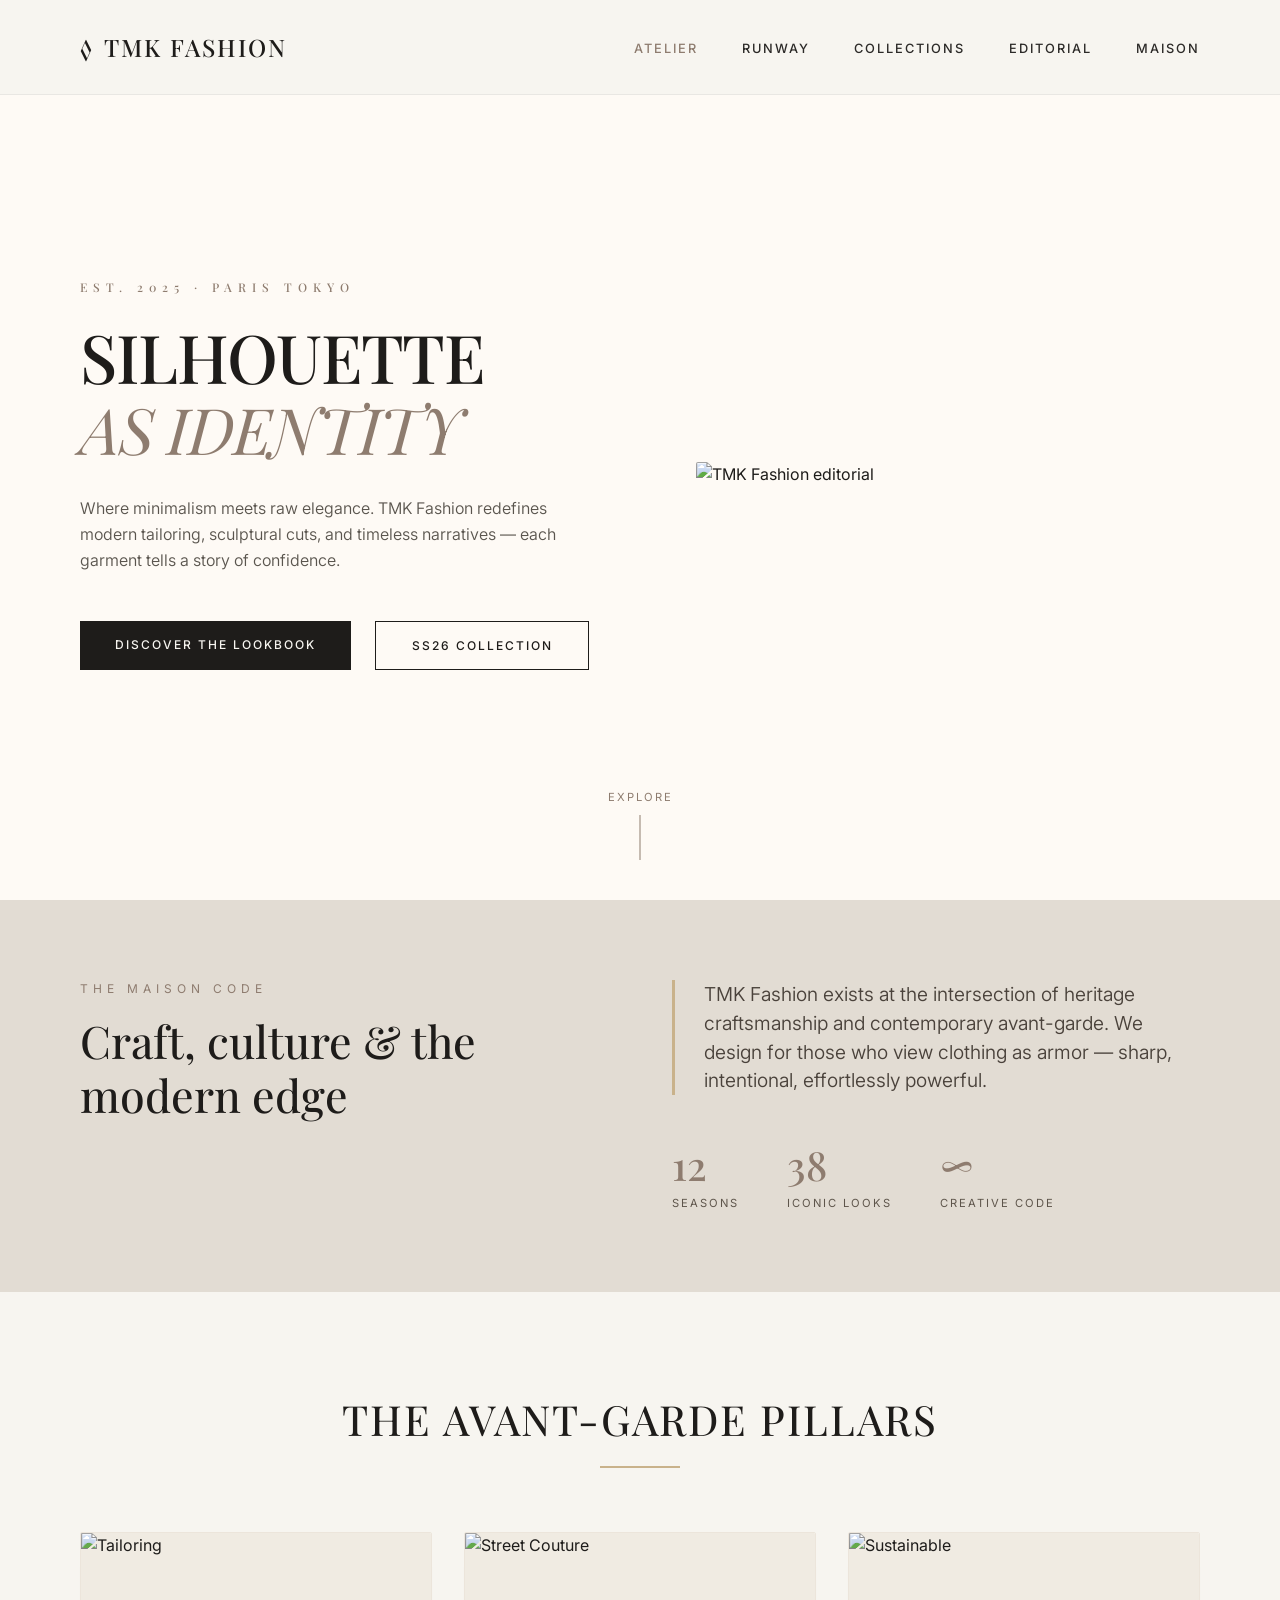
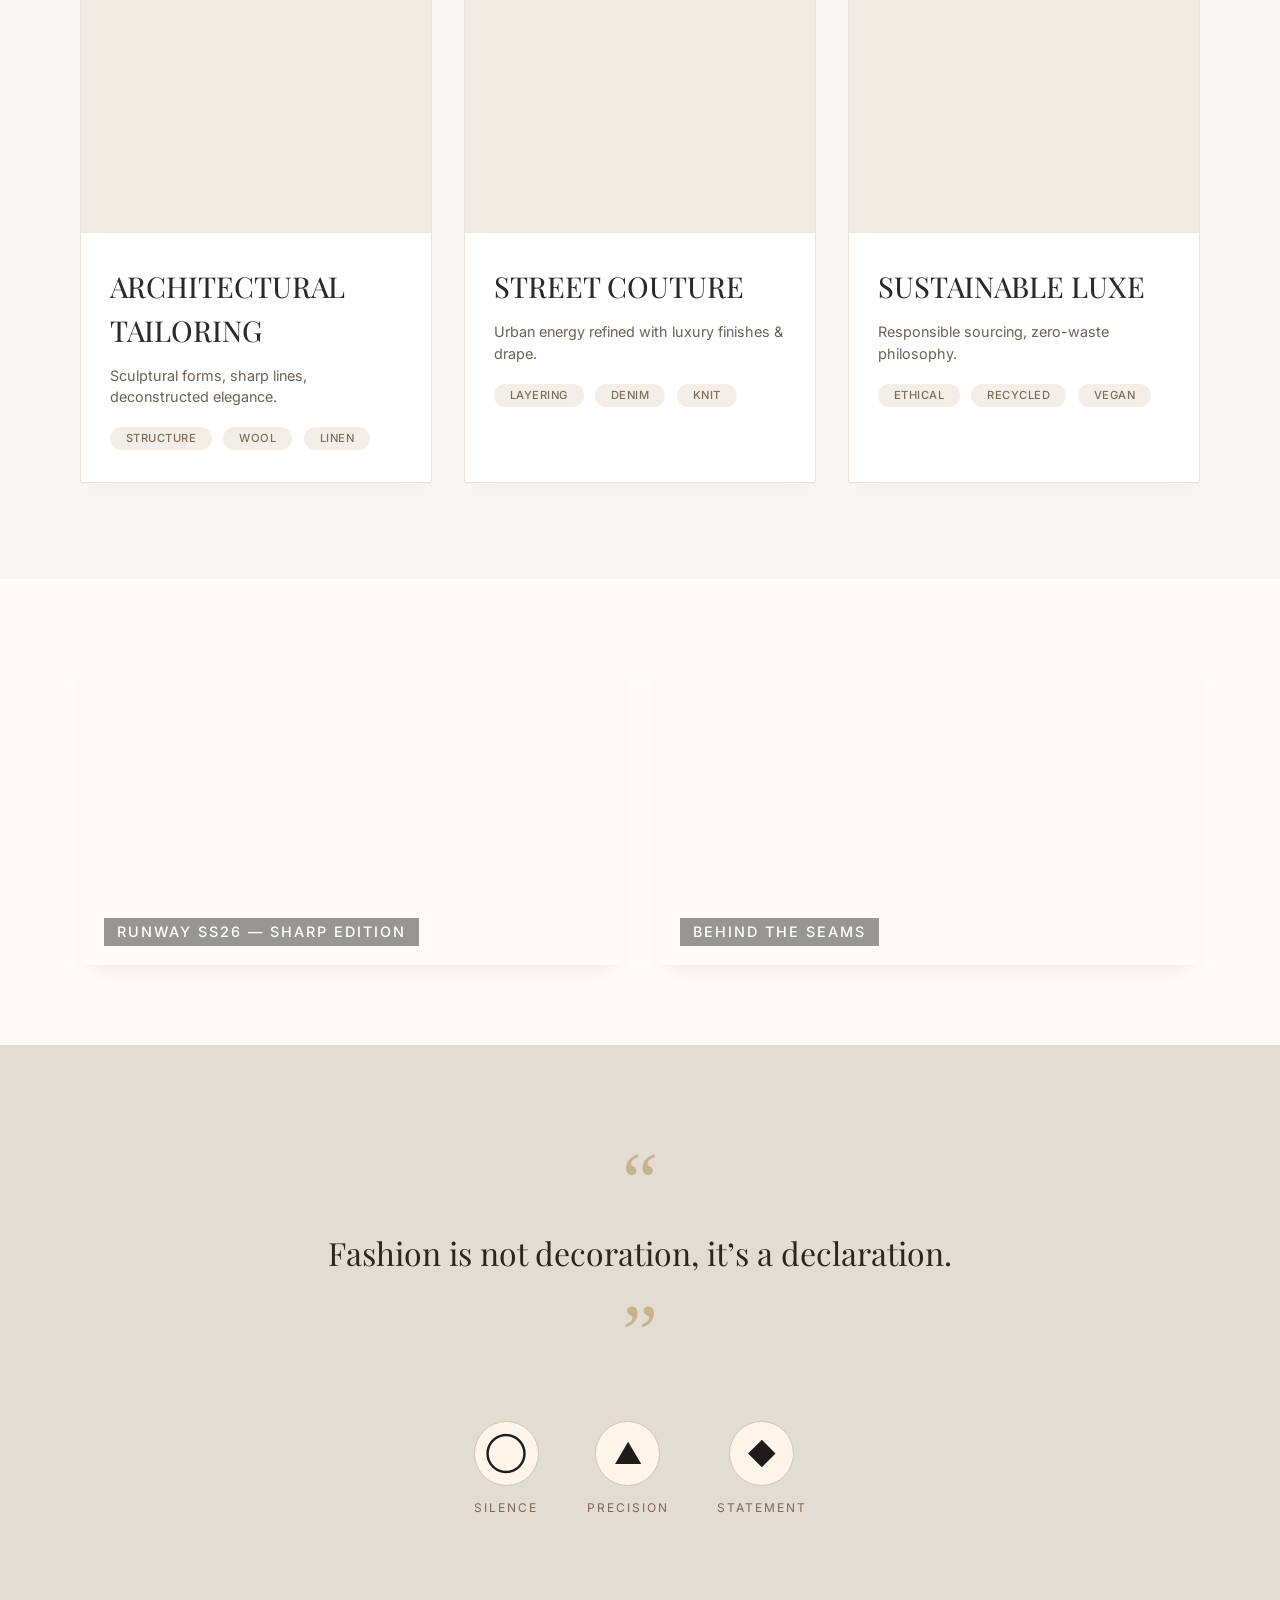
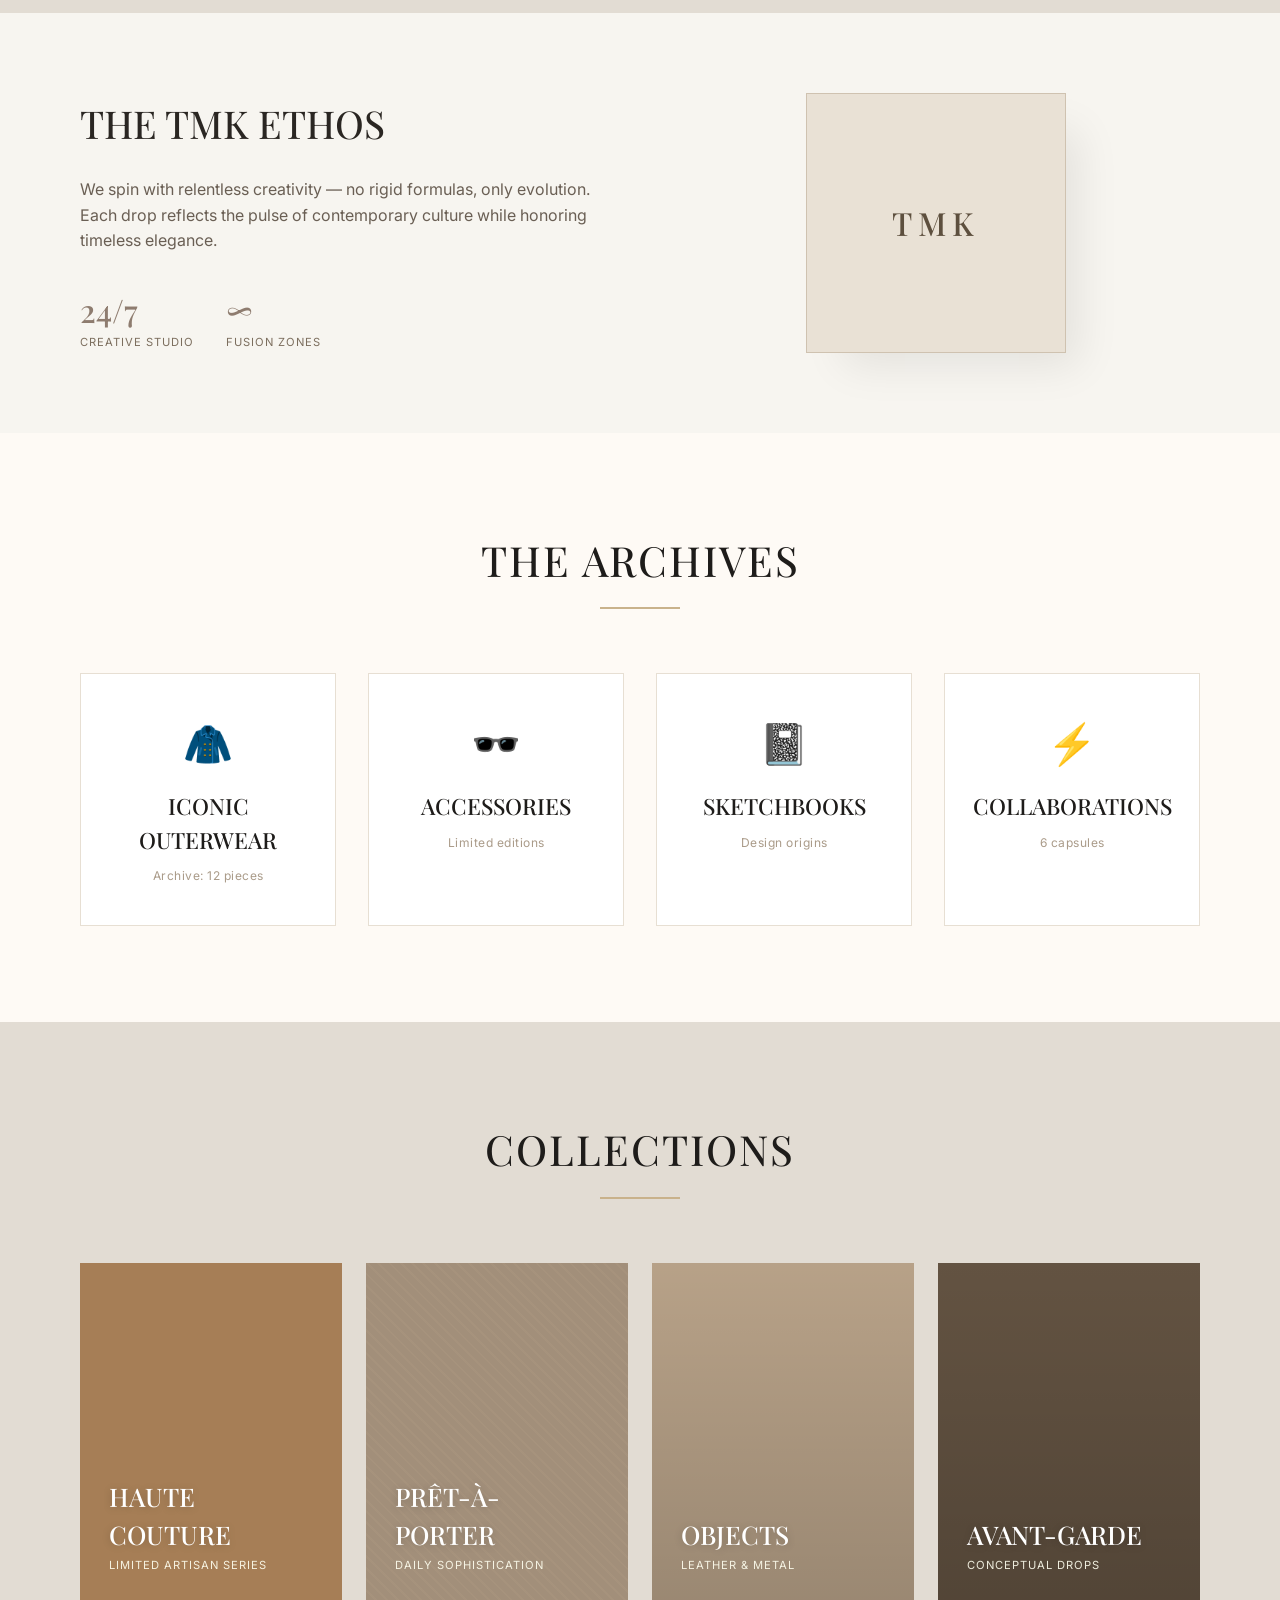
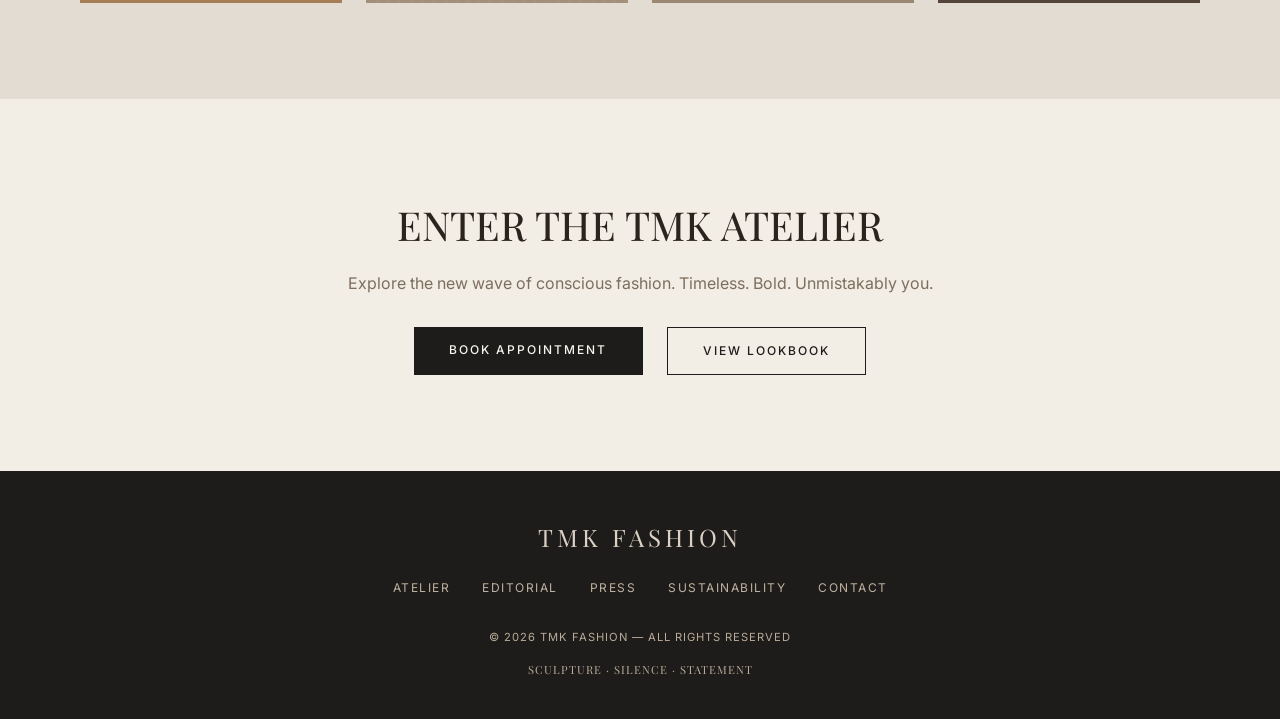
==== index.html @ 7ac6842d "Move index.html to root" ====
<!DOCTYPE html>
<html lang="en">
<head>
  <meta charset="UTF-8" />
  <meta name="viewport" content="width=device-width, initial-scale=1.0, viewport-fit=cover" />
  <title>TMK Fashion — Avant-Garde Style & Identity</title>
  <link rel="stylesheet" href="index.css" />
  <link href="https://fonts.googleapis.com/css2?family=Inter:opsz,wght@14..32,300;14..32,400;14..32,500;14..32,600;14..32,700;14..32,800&family=Playfair+Display:ital,wght@0,400;0,500;0,600;0,700;1,400&display=swap" rel="stylesheet">
</head>
<body>

<header class="nav">
  <div class="nav-left">
    <span class="logo-icon">◊</span>
    <span>TMK FASHION</span>
  </div>
  <nav class="nav-right">
    <a href="#" class="active">ATELIER</a>
    <a href="#">RUNWAY</a>
    <a href="collections.html">COLLECTIONS</a>
    <a href="#">EDITORIAL</a>
    <a href="#">MAISON</a>
  </nav>
</header>

<section class="hero">
  <div class="hero-content">
    <div class="hero-text">
      <div class="hero-tagline">EST. 2025 · PARIS TOKYO</div>
      <h1 class="hero-title">
        <span class="title-line">SILHOUETTE</span>
        <span class="title-line accent">AS IDENTITY</span>
      </h1>
      <p class="hero-description">
        Where minimalism meets raw elegance. TMK Fashion redefines modern tailoring, 
        sculptural cuts, and timeless narratives — each garment tells a story of confidence.
      </p>
      <div class="hero-actions">
        <a href="#" class="btn-primary">DISCOVER THE LOOKBOOK</a>
        <a href="#" class="btn-outline">SS26 COLLECTION</a>
      </div>
    </div>
    <div class="hero-visual">
      <div class="hero-image-frame">
        <img src="https://placehold.co/600x800/e2dcd3/2c2a28?text=TMK+EDITORIAL" alt="TMK Fashion editorial" class="hero-image">
      </div>
    </div>
  </div>
  <div class="hero-scroll-indicator">
    <span>EXPLORE</span>
    <div class="scroll-line"></div>
  </div>
</section>

<section class="statement-section">
  <div class="statement-container">
    <div class="statement-left">
      <div class="statement-headline">
        <span class="headline-badge">THE MAISON CODE</span>
        <span class="headline-main">Craft, culture & the modern edge</span>
      </div>
    </div>
    <div class="statement-right">
      <p class="statement-text">
        TMK Fashion exists at the intersection of heritage craftsmanship and contemporary avant-garde. 
        We design for those who view clothing as armor — sharp, intentional, effortlessly powerful.
      </p>
      <div class="statement-stats">
        <div class="stat-item"><span class="stat-number">12</span><span class="stat-label">SEASONS</span></div>
        <div class="stat-item"><span class="stat-number">38</span><span class="stat-label">ICONIC LOOKS</span></div>
        <div class="stat-item"><span class="stat-number">∞</span><span class="stat-label">CREATIVE CODE</span></div>
      </div>
    </div>
  </div>
</section>

<section class="pillars-section">
  <div class="section-header">
    <h2 class="section-title">THE AVANT-GARDE PILLARS</h2>
    <div class="section-line"></div>
  </div>
  <div class="pillars-grid">
    <div class="pillar-card">
      <div class="card-image"><img src="https://img.kwcdn.com/product/fmket/be05208c21c9d78f4b3da7c7b02c80f7.jpg?imageView2/2/w/800/q/70/format/avif" alt="Tailoring"></div>
      <div class="card-content"><h3>ARCHITECTURAL TAILORING</h3><p>Sculptural forms, sharp lines, deconstructed elegance.</p><div class="card-tags"><span>STRUCTURE</span><span>WOOL</span><span>LINEN</span></div></div>
    </div>
    <div class="pillar-card">
      <div class="card-image"><img src="https://img.kwcdn.com/product/fmket/b5874dfbccba92430e524d0762db79ea.jpg?imageView2/2/w/800/q/70/format/avif" alt="Street Couture"></div>
      <div class="card-content"><h3>STREET COUTURE</h3><p>Urban energy refined with luxury finishes & drape.</p><div class="card-tags"><span>LAYERING</span><span>DENIM</span><span>KNIT</span></div></div>
    </div>
    <div class="pillar-card">
      <div class="card-image"><img src="https://img.kwcdn.com/product/fancy/fdb75f1f-8233-4328-b962-ea333fbcae1b.jpg?imageView2/2/w/800/q/70/format/avif" alt="Sustainable"></div>
      <div class="card-content"><h3>SUSTAINABLE LUXE</h3><p>Responsible sourcing, zero-waste philosophy.</p><div class="card-tags"><span>ETHICAL</span><span>RECYCLED</span><span>VEGAN</span></div></div>
    </div>
  </div>
</section>

<section class="lookbook-section">
  <div class="lookbook-container">
    <div class="lookbook-video">
      <iframe width="100%" height="100%" src="https://www.youtube.com/embed/oA3mA-rsKWo?autoplay=1&mute=1&loop=1&playlist=oA3mA-rsKWo" frameborder="0" allow="autoplay; encrypted-media" allowfullscreen style="min-height:300px;"></iframe>
      <div class="video-caption">RUNWAY SS26 — SHARP EDITION</div>
    </div>
    <div class="lookbook-video">
      <iframe width="100%" height="100%" src="https://www.youtube.com/embed/RRv5udKGG68?autoplay=1&mute=1&loop=1&playlist=RRv5udKGG68" frameborder="0" allow="autoplay; encrypted-media" allowfullscreen style="min-height:300px;"></iframe>
      <div class="video-caption">BEHIND THE SEAMS</div>
    </div>
  </div>
</section>

<section class="philosophy-section">
  <div class="philosophy-quote">
    <span class="quote-mark">“</span>
    <p>Fashion is not decoration, it’s a declaration.</p>
    <span class="quote-mark">”</span>
  </div>
  <div class="philosophy-emblems">
    <div class="emblem"><div class="emblem-icon">◯</div><span>SILENCE</span></div>
    <div class="emblem"><div class="emblem-icon">▲</div><span>PRECISION</span></div>
    <div class="emblem"><div class="emblem-icon">◆</div><span>STATEMENT</span></div>
  </div>
</section>

<section class="ethos-section">
  <div class="ethos-container">
    <div class="ethos-left">
      <h2 class="ethos-title">THE TMK ETHOS</h2>
      <p class="ethos-description">
        We spin with relentless creativity — no rigid formulas, only evolution. Each drop reflects 
        the pulse of contemporary culture while honoring timeless elegance.
      </p>
      <div class="ethos-stats">
        <div><span class="ethos-stat-number">24/7</span><div class="ethos-stat-label">CREATIVE STUDIO</div></div>
        <div><span class="ethos-stat-number">∞</span><div class="ethos-stat-label">FUSION ZONES</div></div>
      </div>
    </div>
    <div class="ethos-right">
      <div class="fashion-cube">TMK</div>
    </div>
  </div>
</section>

<section class="fashion-archives">
  <div class="section-header">
    <h2 class="section-title">THE ARCHIVES</h2>
    <div class="section-line"></div>
  </div>
  <div class="archives-grid">
    <div class="archive-card"><div class="archive-icon">🧥</div><h3>ICONIC OUTERWEAR</h3><div class="archive-details">Archive: 12 pieces</div></div>
    <div class="archive-card"><div class="archive-icon">🕶️</div><h3>ACCESSORIES</h3><div class="archive-details">Limited editions</div></div>
    <div class="archive-card"><div class="archive-icon">📓</div><h3>SKETCHBOOKS</h3><div class="archive-details">Design origins</div></div>
    <div class="archive-card"><div class="archive-icon">⚡</div><h3>COLLABORATIONS</h3><div class="archive-details">6 capsules</div></div>
  </div>
</section>

<section class="collections-section">
  <div class="section-header">
    <h2 class="section-title">COLLECTIONS</h2>
    <div class="section-line"></div>
  </div>
  <div class="collections-grid">
    <div class="collection-panel couture-panel"><div class="panel-content"><h3>HAUTE COUTURE</h3><p>limited artisan series</p></div></div>
    <div class="collection-panel pret-panel"><div class="panel-content"><h3>PRÊT-À-PORTER</h3><p>daily sophistication</p></div></div>
    <div class="collection-panel accessories-panel"><div class="panel-content"><h3>OBJECTS</h3><p>leather & metal</p></div></div>
    <div class="collection-panel avantgarde-panel"><div class="panel-content"><h3>AVANT-GARDE</h3><p>conceptual drops</p></div></div>
  </div>
</section>

<section class="cta-section">
  <div class="cta-container">
    <h2 class="cta-title">ENTER THE TMK ATELIER</h2>
    <p class="cta-text">Explore the new wave of conscious fashion. Timeless. Bold. Unmistakably you.</p>
    <div class="hero-actions" style="justify-content: center;">
      <a href="#" class="btn-primary">BOOK APPOINTMENT</a>
      <a href="#" class="btn-outline">VIEW LOOKBOOK</a>
    </div>
  </div>
</section>

<footer class="footer">
  <div class="footer-logo">TMK FASHION</div>
  <div class="footer-links">
    <a href="#">Atelier</a><a href="#">Editorial</a><a href="#">Press</a><a href="#">Sustainability</a><a href="#">Contact</a>
  </div>
  <div class="footer-copyright">
    <p>© 2026 TMK FASHION — ALL RIGHTS RESERVED</p>
    <p class="footer-tagline">SCULPTURE · SILENCE · STATEMENT</p>
  </div>
</footer>

</body>
</html>
---- index.css ----
/* ===== RESET & BASE – MINIMALIST FASHION IDENTITY ===== */
* {
  margin: 0;
  padding: 0;
  box-sizing: border-box;
}

:root {
  --chalk-white: #f7f5f0;
  --pure-ivory: #fefaf5;
  --charcoal-soft: #1e1c1a;
  --slate-mist: #2c2a28;
  --taupe-dust: #8e7c6f;
  --gold-whisper: #c9b28b;
  --pearl-glow: #e2dcd3;
  --soft-black: #12100e;
  --fade-grey: #d9d2c5;
  --warm-stone: #e9e1d5;
  --mushroom: #bcab97;
}

body {
  background-color: var(--chalk-white);
  color: var(--charcoal-soft);
  font-family: 'Inter', sans-serif;
  line-height: 1.5;
  overflow-x: hidden;
}


h1, h2, h3, .nav-left span, .hero-tagline, .btn-primary, .btn-outline, .footer-tagline, .logo-icon, .fashion-cube {
  font-family: 'Playfair Display', serif;
}


.nav {
  position: fixed;
  top: 0;
  width: 100%;
  padding: 1.8rem 5rem;
  display: flex;
  justify-content: space-between;
  align-items: center;
  background: rgba(247, 245, 240, 0.96);
  backdrop-filter: blur(12px);
  z-index: 1000;
  border-bottom: 1px solid rgba(30, 28, 26, 0.06);
  transition: 0.25s;
}

.nav-left {
  display: flex;
  align-items: baseline;
  gap: 10px;
}

.logo-icon {
  font-size: 1.9rem;
  font-weight: 500;
  letter-spacing: -0.5px;
  color: var(--charcoal-soft);
}

.nav-left span {
  font-size: 1.5rem;
  font-weight: 500;
  letter-spacing: 2px;
  color: var(--charcoal-soft);
  background: none;
  -webkit-text-fill-color: var(--charcoal-soft);
  text-shadow: none;
}

.nav-right a {
  margin-left: 2.5rem;
  text-decoration: none;
  font-weight: 500;
  font-size: 0.8rem;
  text-transform: uppercase;
  letter-spacing: 2px;
  color: var(--slate-mist);
  transition: 0.2s;
}

.nav-right a:hover,
.nav-right a.active {
  color: var(--taupe-dust);
}

.hero {
  min-height: 100vh;
  display: flex;
  align-items: center;
  padding: 8rem 5rem 5rem 5rem;
  background: var(--pure-ivory);
  position: relative;
}

.hero-content {
  display: flex;
  align-items: center;
  justify-content: space-between;
  width: 100%;
  gap: 4rem;
  flex-wrap: wrap;
}

.hero-text {
  flex: 1;
  max-width: 600px;
}

.hero-tagline {
  font-size: 0.75rem;
  letter-spacing: 6px;
  color: var(--taupe-dust);
  margin-bottom: 1.5rem;
  text-transform: uppercase;
  font-weight: 500;
}

.hero-title {
  margin-bottom: 2rem;
}

.title-line {
  display: block;
  font-size: 4.2rem;
  font-weight: 500;
  line-height: 1.1;
  text-transform: uppercase;
  letter-spacing: -0.02em;
  color: var(--charcoal-soft);
}

.title-line.accent {
  color: var(--taupe-dust);
  font-style: italic;
  font-size: 4rem;
  font-weight: 400;
}

.hero-description {
  font-size: 1rem;
  color: #5a554e;
  margin-bottom: 3rem;
  max-width: 480px;
  line-height: 1.6;
  font-weight: 350;
}

.hero-actions {
  display: flex;
  gap: 1.5rem;
  flex-wrap: wrap;
}

.btn-primary, .btn-outline {
  padding: 0.9rem 2.2rem;
  text-decoration: none;
  font-weight: 500;
  text-transform: uppercase;
  letter-spacing: 2px;
  font-size: 0.75rem;
  transition: 0.25s;
  display: inline-block;
  font-family: 'Inter', sans-serif;
}

.btn-primary {
  background: var(--charcoal-soft);
  color: var(--chalk-white);
  border: none;
}

.btn-primary:hover {
  background: var(--taupe-dust);
  transform: translateY(-3px);
}

.btn-outline {
  background: transparent;
  border: 1px solid var(--charcoal-soft);
  color: var(--charcoal-soft);
}

.btn-outline:hover {
  background: var(--charcoal-soft);
  color: white;
  transform: translateY(-3px);
}

.hero-visual {
  flex: 1;
  display: flex;
  justify-content: center;
}

.hero-image-frame {
  max-width: 480px;
  width: 100%;
}

.hero-image {
  width: 100%;
  height: auto;
  filter: grayscale(0.12);
  box-shadow: 0 20px 35px -12px rgba(0, 0, 0, 0.06);
  border-radius: 2px;
}

.hero-scroll-indicator {
  position: absolute;
  bottom: 2.5rem;
  left: 50%;
  transform: translateX(-50%);
  display: flex;
  flex-direction: column;
  align-items: center;
  gap: 0.6rem;
  color: var(--taupe-dust);
  font-size: 0.7rem;
  letter-spacing: 2px;
}

.scroll-line {
  width: 1px;
  height: 45px;
  background: var(--taupe-dust);
}

.statement-section {
  padding: 5rem 5rem;
  background: var(--pearl-glow);
}

.statement-container {
  display: flex;
  gap: 4rem;
  max-width: 1300px;
  margin: 0 auto;
  flex-wrap: wrap;
}

.statement-left {
  flex: 1;
}

.statement-headline {
  display: flex;
  flex-direction: column;
  gap: 1rem;
}

.headline-badge {
  font-size: 0.75rem;
  letter-spacing: 5px;
  color: var(--taupe-dust);
  text-transform: uppercase;
}

.headline-main {
  font-size: 2.8rem;
  font-weight: 450;
  line-height: 1.2;
  font-family: 'Playfair Display', serif;
  color: var(--charcoal-soft);
}

.statement-right {
  flex: 1;
}

.statement-text {
  font-size: 1.2rem;
  color: #4a423b;
  margin-bottom: 2.5rem;
  border-left: 3px solid var(--gold-whisper);
  padding-left: 1.8rem;
  font-weight: 350;
}

.statement-stats {
  display: flex;
  gap: 3rem;
}

.stat-item {
  display: flex;
  flex-direction: column;
}

.stat-number {
  font-size: 2.5rem;
  font-weight: 500;
  color: var(--taupe-dust);
  font-family: 'Playfair Display', serif;
}

.stat-label {
  font-size: 0.7rem;
  letter-spacing: 2px;
  color: #5e554b;
  text-transform: uppercase;
}

.pillars-section {
  padding: 6rem 5rem;
  background: var(--chalk-white);
}

.section-header {
  text-align: center;
  margin-bottom: 4rem;
}

.section-title {
  font-size: 2.6rem;
  font-weight: 450;
  letter-spacing: 2px;
  text-transform: uppercase;
  color: var(--charcoal-soft);
  font-family: 'Playfair Display', serif;
}

.section-line {
  width: 80px;
  height: 2px;
  background: var(--gold-whisper);
  margin: 1rem auto 0;
}

.pillars-grid {
  display: grid;
  grid-template-columns: repeat(3, 1fr);
  gap: 2rem;
  max-width: 1300px;
  margin: 0 auto;
}

.pillar-card {
  background: white;
  border-radius: 2px;
  overflow: hidden;
  transition: 0.3s;
  box-shadow: 0 10px 20px -8px rgba(0, 0, 0, 0.02);
  border: 1px solid #ece5db;
}

.pillar-card:hover {
  transform: translateY(-8px);
  box-shadow: 0 20px 30px -12px rgba(0, 0, 0, 0.08);
  border-color: var(--gold-whisper);
}

.card-image {
  height: 300px;
  overflow: hidden;
  background: #f0ebe2;
}

.card-image img {
  width: 100%;
  height: 100%;
  object-fit: cover;
  transition: 0.5s;
  filter: grayscale(0.2);
}

.pillar-card:hover .card-image img {
  transform: scale(1.02);
  filter: grayscale(0);
}

.card-content {
  padding: 2rem 1.8rem;
}

.card-content h3 {
  font-size: 1.8rem;
  font-weight: 450;
  margin-bottom: 0.8rem;
  font-family: 'Playfair Display', serif;
  color: #2c2a28;
}

.card-content p {
  color: #6b6258;
  margin-bottom: 1.2rem;
  font-size: 0.9rem;
}

.card-tags {
  display: flex;
  gap: 0.7rem;
  flex-wrap: wrap;
}

.card-tags span {
  padding: 0.2rem 1rem;
  background: #f3efe8;
  border-radius: 20px;
  font-size: 0.7rem;
  font-weight: 500;
  letter-spacing: 0.5px;
  color: #7f6e5d;
}


.lookbook-section {
  padding: 5rem 5rem;
  background: var(--pure-ivory);
}

.lookbook-container {
  display: grid;
  grid-template-columns: repeat(2, 1fr);
  gap: 2rem;
  max-width: 1300px;
  margin: 0 auto;
}

.lookbook-video {
  position: relative;
  border-radius: 12px;
  overflow: hidden;
  box-shadow: 0 12px 24px -12px rgba(0, 0, 0, 0.1);
}

.lookbook-video video {
  width: 100%;
  display: block;
  height: auto;
}

.video-caption {
  position: absolute;
  bottom: 1.2rem;
  left: 1.5rem;
  color: white;
  font-size: 0.9rem;
  font-weight: 500;
  letter-spacing: 2px;
  text-transform: uppercase;
  background: rgba(0, 0, 0, 0.4);
  padding: 0.2rem 0.8rem;
  backdrop-filter: blur(4px);
  font-family: 'Inter', sans-serif;
}


.philosophy-section {
  padding: 6rem 5rem;
  background: var(--pearl-glow);
  text-align: center;
}

.philosophy-quote {
  max-width: 850px;
  margin: 0 auto;
}

.quote-mark {
  font-size: 5rem;
  font-family: serif;
  color: var(--gold-whisper);
  line-height: 1;
}

.philosophy-quote p {
  font-size: 2rem;
  font-weight: 400;
  font-family: 'Playfair Display', serif;
  color: #2b2620;
  margin: 0.5rem 0 1rem;
}

.philosophy-emblems {
  display: flex;
  justify-content: center;
  gap: 3rem;
  margin-top: 3rem;
  flex-wrap: wrap;
}

.emblem {
  display: flex;
  flex-direction: column;
  align-items: center;
  gap: 0.8rem;
}

.emblem-icon {
  width: 65px;
  height: 65px;
  border-radius: 50%;
  background: #fff4ea;
  display: flex;
  align-items: center;
  justify-content: center;
  font-size: 1.8rem;
  border: 1px solid #d4c5b2;
}

.emblem span {
  font-size: 0.75rem;
  letter-spacing: 2px;
  text-transform: uppercase;
  color: #7b6b5a;
}

.ethos-section {
  padding: 5rem 5rem;
  background: var(--chalk-white);
}

.ethos-container {
  display: flex;
  align-items: center;
  gap: 4rem;
  max-width: 1300px;
  margin: 0 auto;
  flex-wrap: wrap;
}

.ethos-left {
  flex: 1;
}

.ethos-title {
  font-size: 2.4rem;
  font-weight: 450;
  margin-bottom: 1.5rem;
  font-family: 'Playfair Display', serif;
  color: #2a2622;
}

.ethos-description {
  font-size: 1rem;
  color: #6a5f54;
  margin-bottom: 2rem;
  line-height: 1.6;
}

.ethos-stats {
  display: flex;
  gap: 2rem;
}

.ethos-stat-number {
  font-size: 2rem;
  font-weight: 500;
  color: var(--taupe-dust);
  font-family: 'Playfair Display', serif;
}

.ethos-stat-label {
  font-size: 0.7rem;
  letter-spacing: 1px;
  text-transform: uppercase;
  color: #7c6e5e;
}

.ethos-right {
  flex: 1;
  display: flex;
  justify-content: center;
}

.fashion-cube {
  width: 260px;
  height: 260px;
  background: var(--warm-stone);
  display: flex;
  align-items: center;
  justify-content: center;
  font-size: 2rem;
  font-weight: 500;
  color: #5d4f3e;
  box-shadow: 25px 25px 40px -12px rgba(0, 0, 0, 0.08);
  transition: 0.25s;
  border: 1px solid #cfc2b0;
  letter-spacing: 6px;
}

.fashion-cube:hover {
  transform: rotate(2deg);
  background: #e2d5c6;
}


.fashion-archives {
  padding: 6rem 5rem;
  background: var(--pure-ivory);
}

.archives-grid {
  display: grid;
  grid-template-columns: repeat(4, 1fr);
  gap: 2rem;
  max-width: 1300px;
  margin: 0 auto;
}

.archive-card {
  background: white;
  padding: 2.5rem 1.5rem;
  text-align: center;
  border: 1px solid #e7dfd3;
  transition: 0.2s;
}

.archive-card:hover {
  border-color: var(--gold-whisper);
  transform: translateY(-5px);
  box-shadow: 0 12px 20px -12px rgba(0, 0, 0, 0.05);
}

.archive-icon {
  font-size: 2.5rem;
  margin-bottom: 1rem;
}

.archive-card h3 {
  font-size: 1.4rem;
  font-weight: 500;
  margin-bottom: 0.6rem;
  font-family: 'Playfair Display', serif;
}

.archive-details {
  font-size: 0.75rem;
  color: #aa9b89;
  margin-top: 0.5rem;
  letter-spacing: 0.5px;
}


.collections-section {
  padding: 6rem 5rem;
  background: var(--pearl-glow);
}

.collections-grid {
  display: grid;
  grid-template-columns: repeat(4, 1fr);
  gap: 1.5rem;
  max-width: 1300px;
  margin: 0 auto;
}

.collection-panel {
  height: 340px;
  position: relative;
  background-size: cover;
  background-position: center;
  display: flex;
  align-items: flex-end;
  padding: 1.8rem;
  transition: 0.3s;
  cursor: pointer;
}

.collection-panel:hover {
  transform: scale(0.97);
  filter: brightness(0.97);
}

.panel-content h3 {
  font-size: 1.6rem;
  font-weight: 500;
  color: white;
  text-shadow: 0 1px 8px rgba(0, 0, 0, 0.2);
  font-family: 'Playfair Display', serif;
  margin-bottom: 0.2rem;
}

.panel-content p {
  color: rgba(255, 255, 240, 0.9);
  font-size: 0.7rem;
  letter-spacing: 1px;
  text-transform: uppercase;
}


.couture-panel {
  background: linear-gradient(0deg, rgba(0, 0, 0, 0.2), rgba(0, 0, 0, 0.1)), #8f7a64;
  background-image: url('[data-uri]');
  background-blend-mode: overlay;
  background-size: 30px;
}

.pret-panel {
  background:
   linear-gradient(0deg, rgba(0, 0, 0, 0.15), rgba(0, 0, 0, 0.1)), #a28f7a;
  background-image: 
  repeating-linear-gradient(45deg, #b7a18730 0px, #b7a18730 2px, transparent 2px, transparent 8px);
}

.accessories-panel {
  background: linear-gradient(0deg, rgba(0, 0, 0, 0.2), rgba(0, 0, 0, 0.05)), #c1aa8f;
}

.avantgarde-panel {
  background: linear-gradient(0deg, rgba(0, 0, 0, 0.25), rgba(0, 0, 0, 0.1)), #6e5c49;
}

/* ===== CTA SECTION ===== */
.cta-section {
  padding: 6rem 5rem;
  background: #f2ede5;
  text-align: center;
}

.cta-title {
  font-size: 2.5rem;
  font-weight: 450;
  font-family: 'Playfair Display', serif;
  color: #2b241e;
  margin-bottom: 1rem;
}

.cta-text {
  color: #7d6e5d;
  margin-bottom: 2rem;
  font-size: 1rem;
}


.footer {
  background: var(--charcoal-soft);
  color: #dbd1c4;
  padding: 3rem 5rem 2.5rem;
  text-align: center;
}

.footer-logo {
  font-size: 1.5rem;
  font-weight: 400;
  letter-spacing: 4px;
  margin-bottom: 1.5rem;
  font-family: 'Playfair Display', serif;
}

.footer-links {
  display: flex;
  justify-content: center;
  gap: 2rem;
  flex-wrap: wrap;
  margin-bottom: 2rem;
}

.footer-links a {
  color: #bfb29f;
  text-decoration: none;
  font-size: 0.75rem;
  text-transform: uppercase;
  letter-spacing: 1.5px;
  transition: 0.2s;
}

.footer-links a:hover {
  color: var(--gold-whisper);
}

.footer-copyright p {
  font-size: 0.7rem;
  letter-spacing: 1px;
  color: #b9ab98;
}

.footer-tagline {
  font-size: 0.7rem;
  letter-spacing: 2px;
  margin-top: 1rem;
  color: #cbbfad;
  font-family: 'Playfair Display', serif;
}


@media (max-width: 1100px) {
  .nav,
   .hero, 
   .statement-section,
    .pillars-section, 
    .lookbook-section, 
  .philosophy-section,
   .ethos-section, 
   .fashion-archives,
    .collections-section,
     .cta-section {
    padding-left: 2rem;
    padding-right: 2rem;
  }
  
  .pillars-grid, .archives-grid, .collections-grid {
    grid-template-columns: repeat(2, 1fr);
  }
  
  .hero-content {
    flex-direction: column;
    text-align: center;
  }
  
  .hero-text {
    text-align: center;
  }
  
  .hero-description {
    margin-left: auto;
    margin-right: auto;
  }
  
  .hero-actions {
    justify-content: center;
  }
  
  .title-line {
    font-size: 3rem;
  }
  
  .title-line.accent {
    font-size: 2.8rem;
  }
}

@media (max-width: 768px) {
  .nav {
    padding: 1.2rem 1.5rem;
  }
  
  .nav-left span {
    font-size: 1.2rem;
  }
  
  .logo-icon {
    font-size: 1.5rem;
  }
  
  .nav-right a {
    margin-left: 1.2rem;
    font-size: 0.7rem;
  }
  
  .pillars-grid, .archives-grid, .collections-grid, .lookbook-container {
    grid-template-columns: 1fr;
  }
  
  .statement-container {
    flex-direction: column;
  }
  
  .headline-main {
    font-size: 2rem;
  }
  
  .philosophy-quote p {
    font-size: 1.5rem;
  }
  
  .ethos-container {
    flex-direction: column;
    text-align: center;
  }
  
  .ethos-stats {
    justify-content: center;
  }
  
  .footer-links {
    gap: 1rem;
    flex-direction: column;
    align-items: center;
  }
}

@media (max-width: 480px) {
  .title-line {
    font-size: 2.2rem;
  }
  
  .title-line.accent {
    font-size: 2rem;
  }
  
  .section-title {
    font-size: 1.8rem;
  }
  
  .hero {
    padding-top: 6rem;
  }
  
  .btn-primary, .btn-outline {
    padding: 0.7rem 1.5rem;
    font-size: 0.7rem;
  }
}
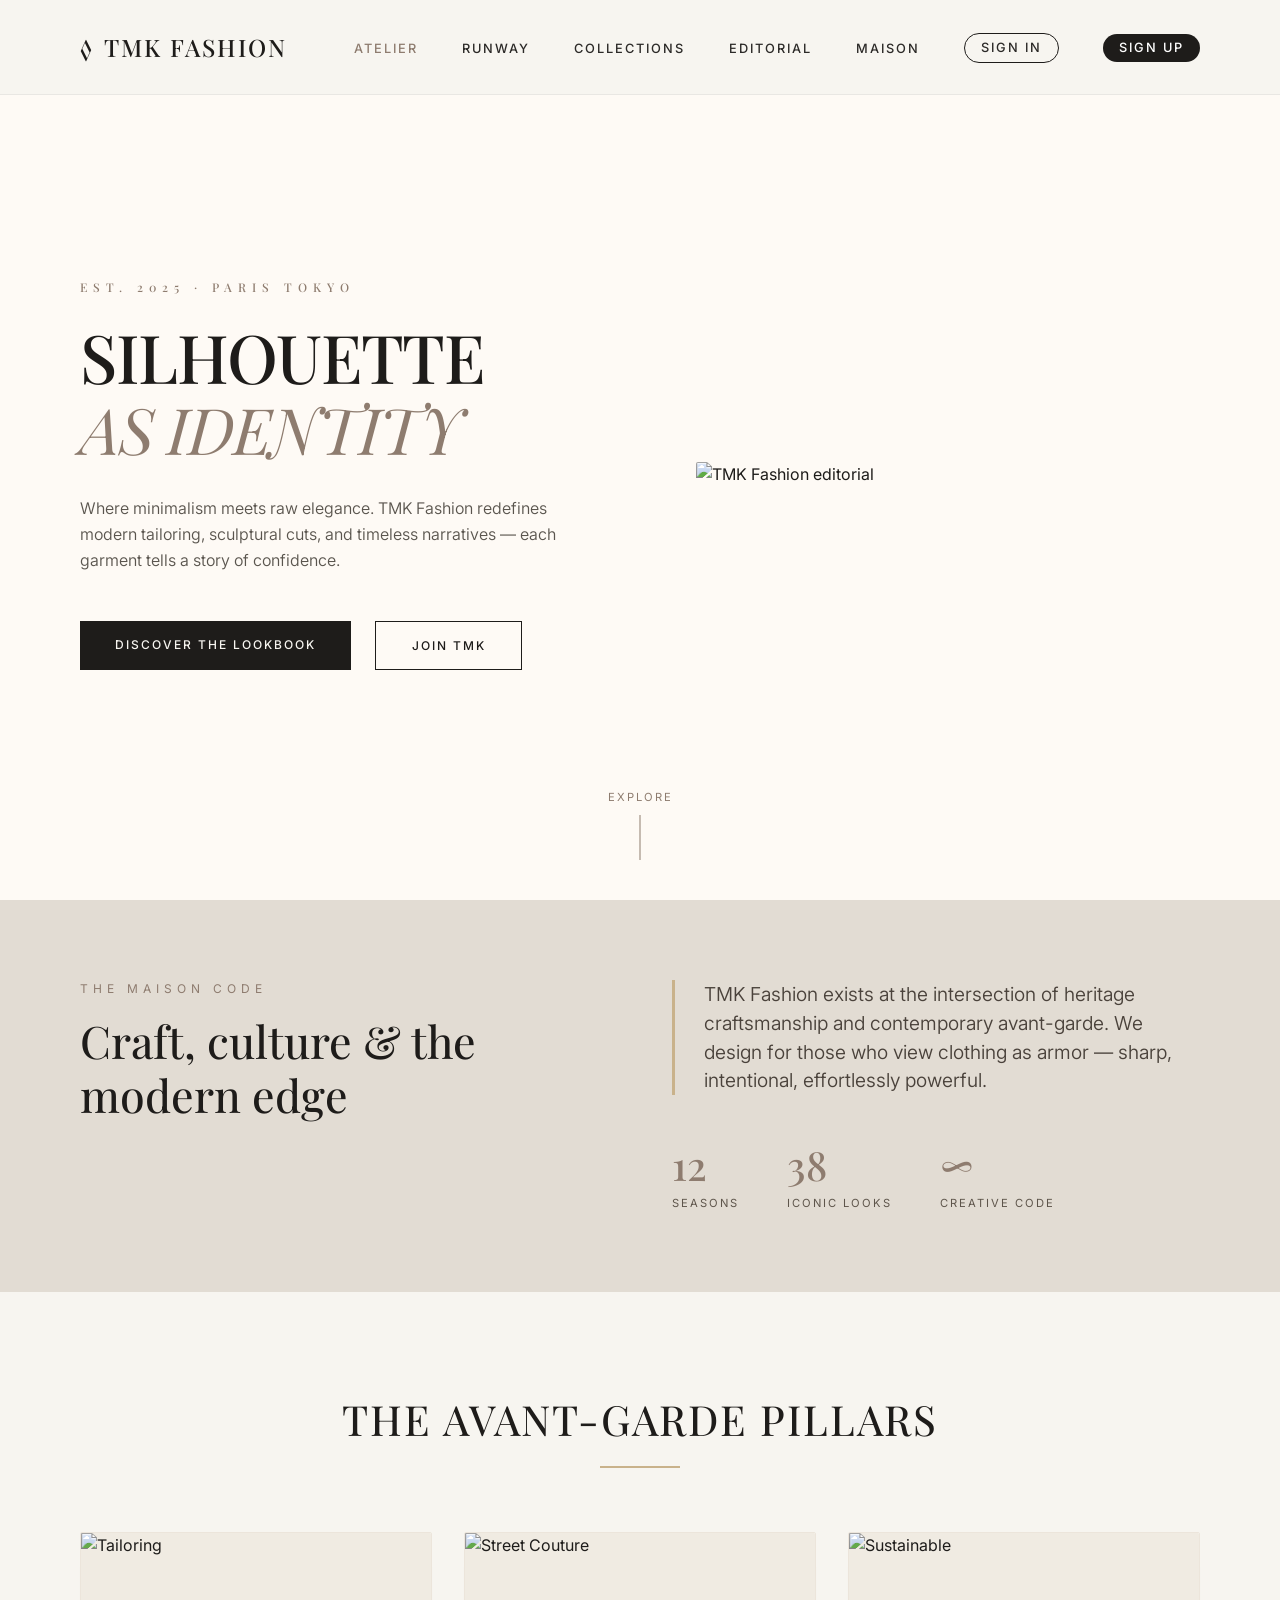
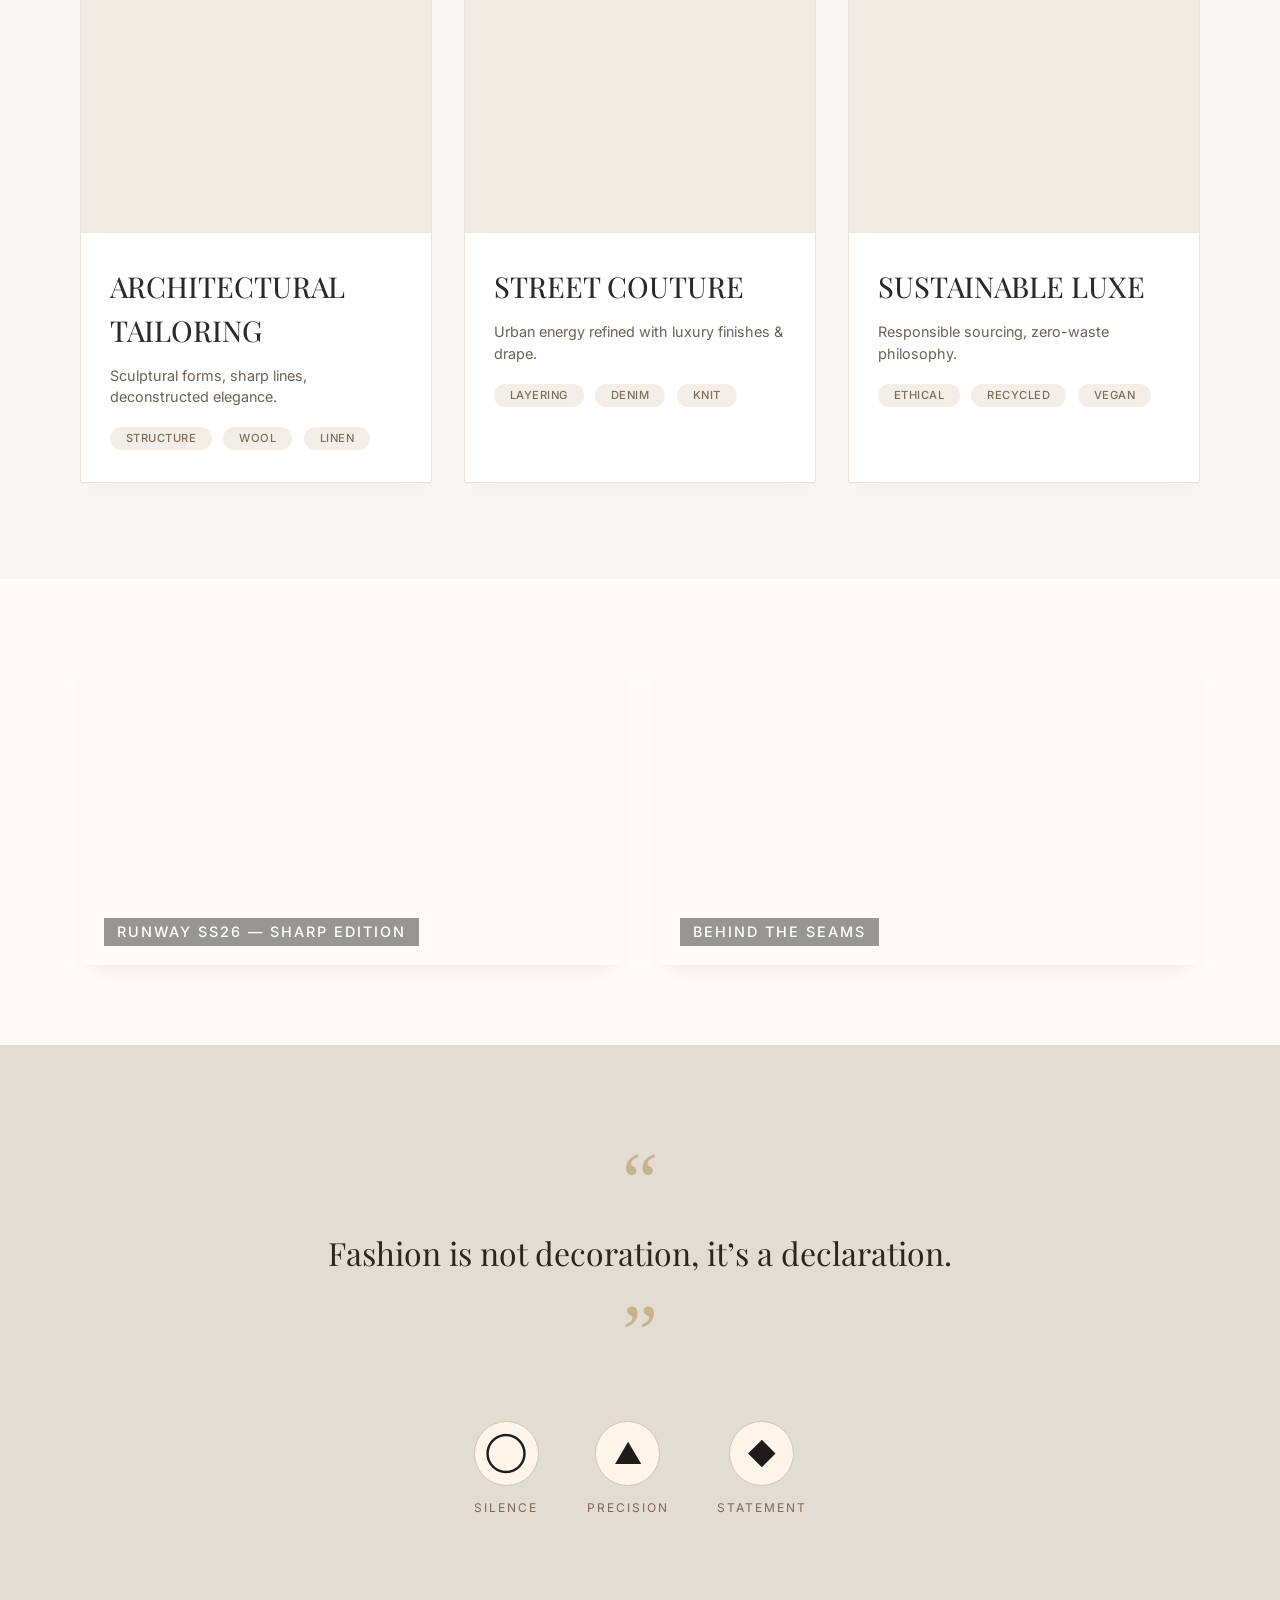
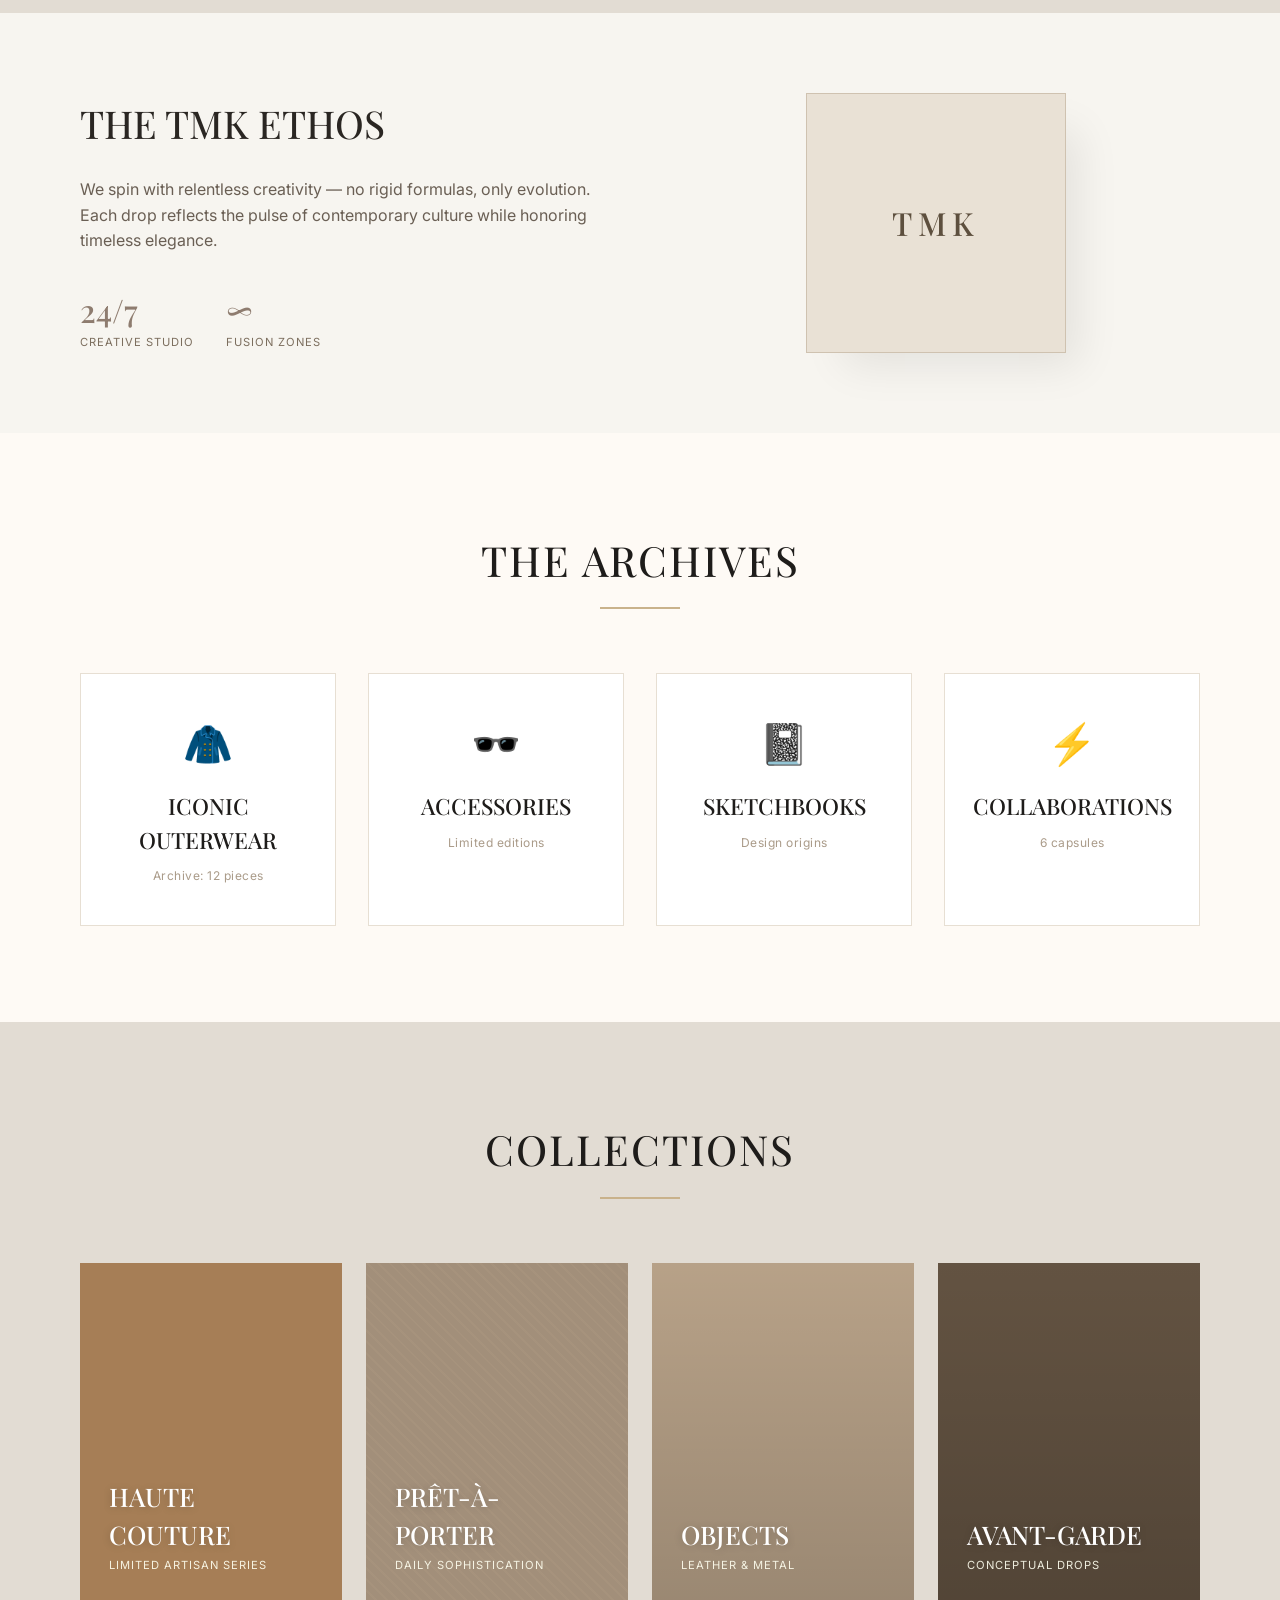
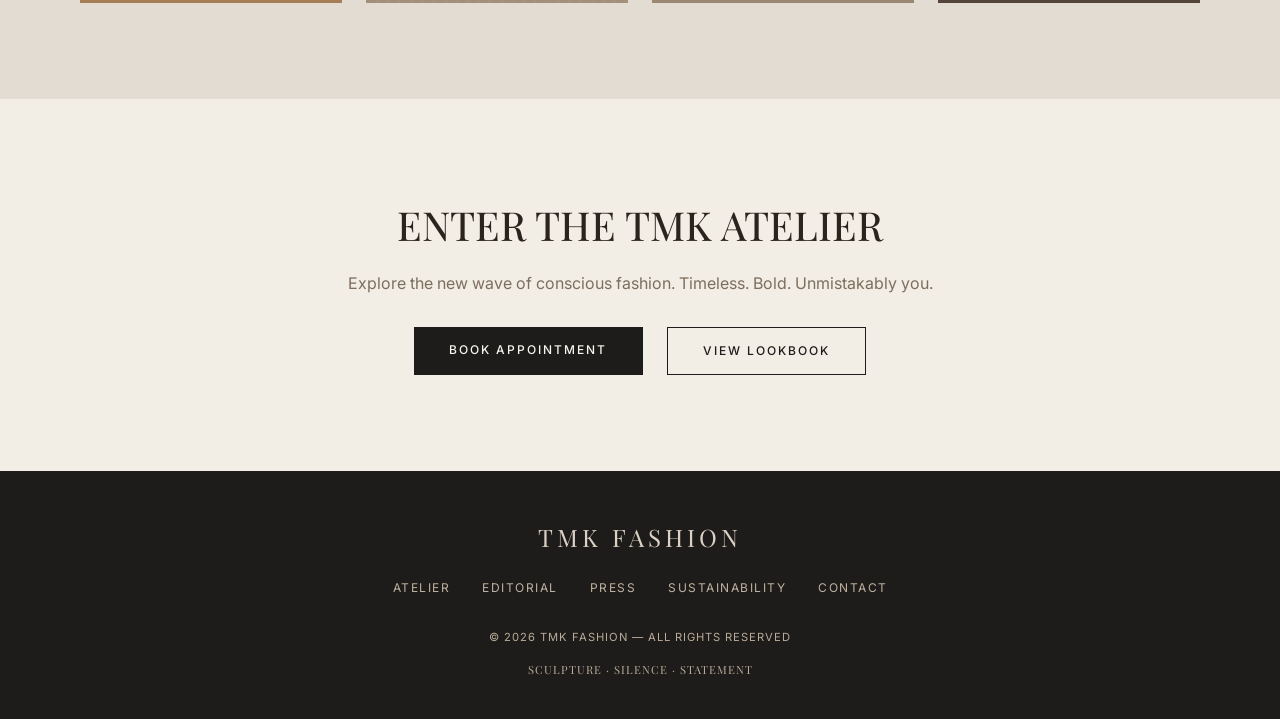
==== commit ecde6664: "Add sign in and sign up buttons to nav" ====
--- a/index.html
+++ b/index.html
@@ -20,6 +20,8 @@
     <a href="collections.html">COLLECTIONS</a>
     <a href="#">EDITORIAL</a>
     <a href="#">MAISON</a>
+    <a href="signinn.html" style="border:1px solid #1e1c1a; padding:0.4rem 1rem; border-radius:999px;">SIGN IN</a>
+    <a href="signup.html" style="background:#1e1c1a; color:white; padding:0.4rem 1rem; border-radius:999px;">SIGN UP</a>
   </nav>
 </header>
 
@@ -36,8 +38,8 @@
         sculptural cuts, and timeless narratives — each garment tells a story of confidence.
       </p>
       <div class="hero-actions">
-        <a href="#" class="btn-primary">DISCOVER THE LOOKBOOK</a>
-        <a href="#" class="btn-outline">SS26 COLLECTION</a>
+        <a href="collections.html" class="btn-primary">DISCOVER THE LOOKBOOK</a>
+        <a href="signup.html" class="btn-outline">JOIN TMK</a>
       </div>
     </div>
     <div class="hero-visual">
